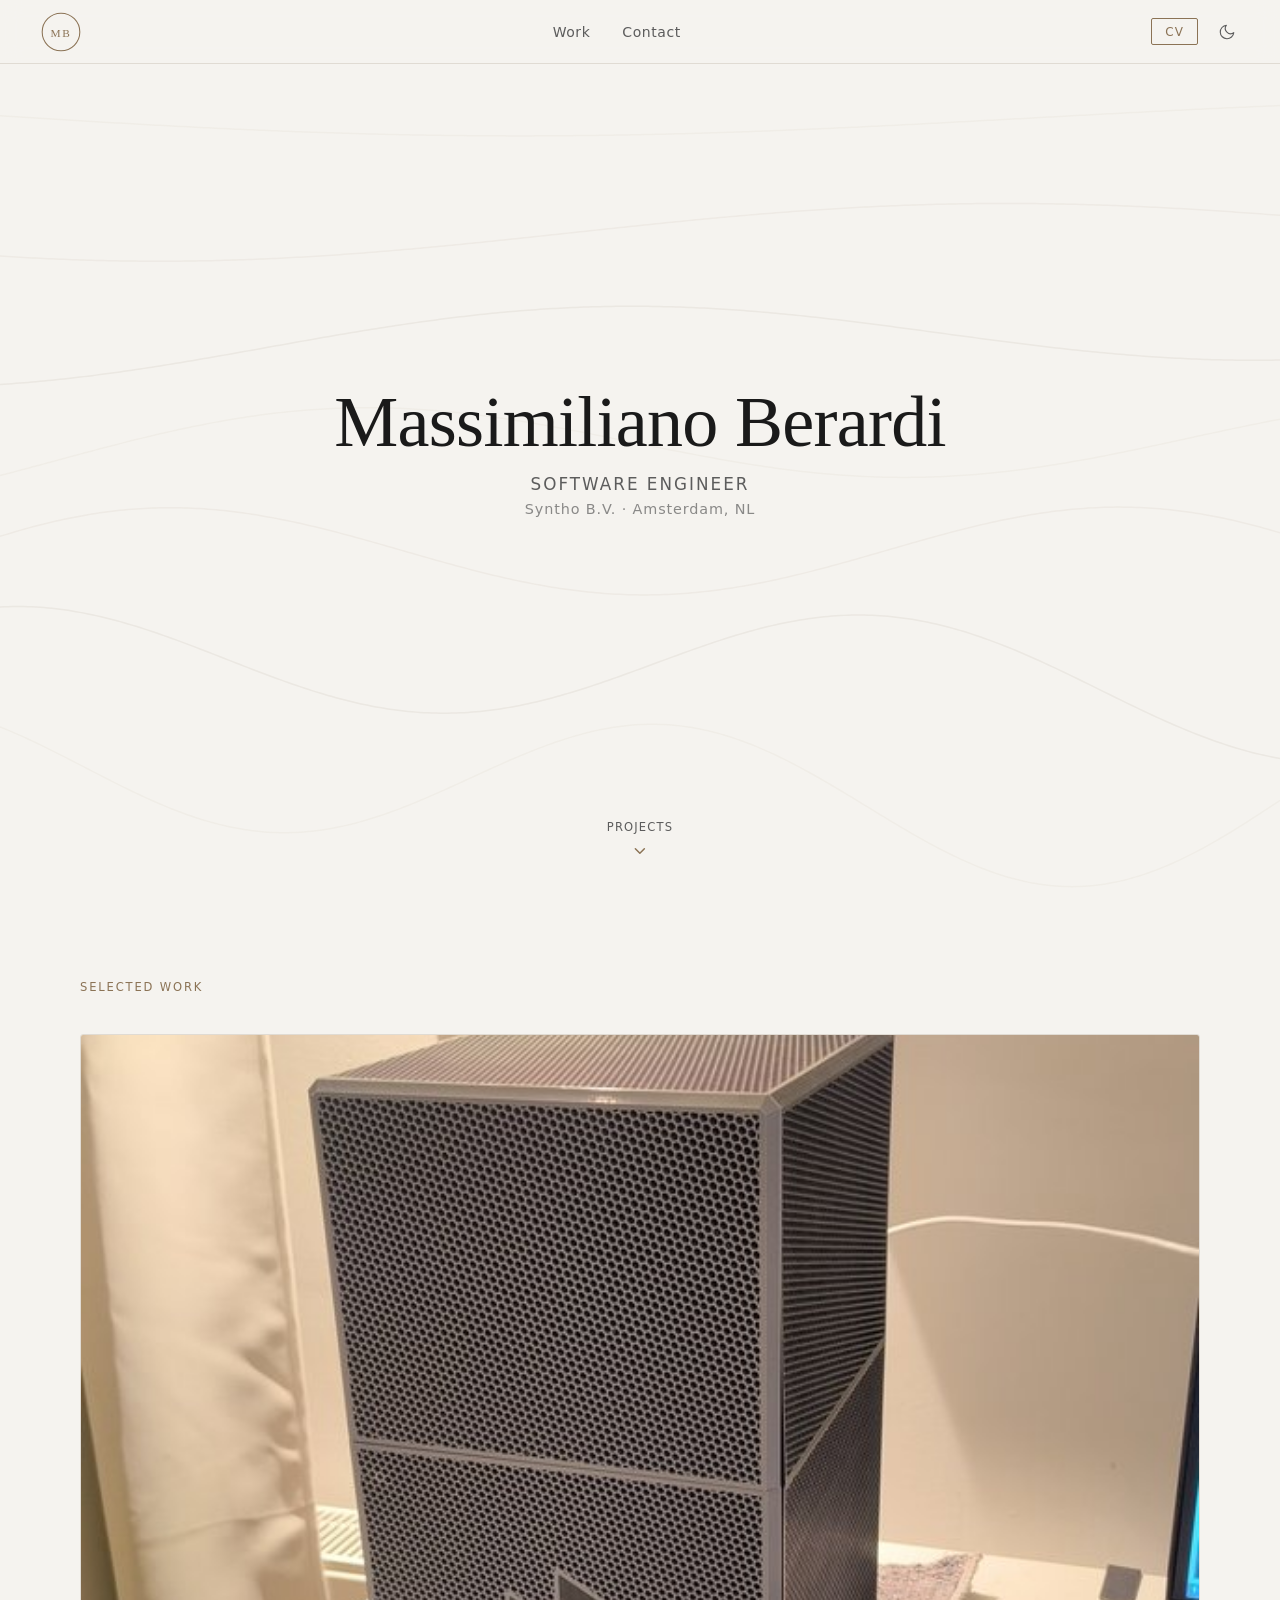
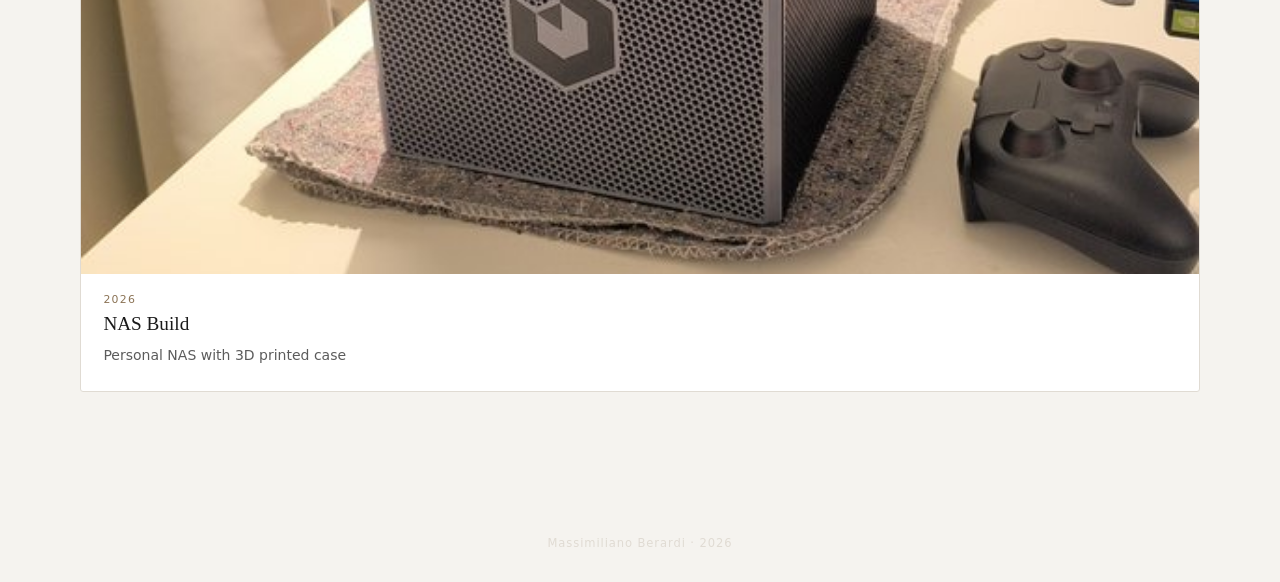
==== index.html @ 1b1a40b7 "First setup" ====
<!DOCTYPE html>
<html lang="en">
<head>
  <meta charset="UTF-8">
  <meta name="viewport" content="width=device-width, initial-scale=1.0">
  <title>Massimiliano Berardi</title>
  <link rel="icon" type="image/svg+xml" href="assets/logo.svg">
  <link rel="stylesheet" href="assets/style.css">
  <script>
    (function(){
      var t=localStorage.getItem('theme');
      var d=window.matchMedia('(prefers-color-scheme: dark)').matches;
      document.documentElement.classList.add(t==='dark'||(!t&&d)?'dark':'light');
    })();
  </script>
</head>
<body>
  <canvas id="ripple-canvas"></canvas>
  <nav>
    <a href="index.html" class="logo" aria-label="Home">
    <svg viewBox="0 0 48 48" fill="none" xmlns="http://www.w3.org/2000/svg" aria-hidden="true">
      <circle cx="24" cy="24" r="21.5" stroke="currentColor" stroke-width="1.2"/>
      <text x="24" y="29.5" text-anchor="middle" font-family="Georgia, serif" font-size="13" fill="currentColor" letter-spacing="2">MB</text>
    </svg>
    </a>
    <ul class="nav-links">
      <li><a href="#projects">Work</a></li>
      <li><a href="contact.html">Contact</a></li>
    </ul>
    <div class="nav-right">
      <a href="assets/CV.pdf" download class="cv-btn">CV</a>
      <button id="theme-toggle" class="theme-btn" aria-label="Toggle dark mode">
      <svg class="icon-moon" viewBox="0 0 24 24" fill="none" stroke-width="1.5" stroke-linecap="round" stroke-linejoin="round">
        <path d="M21 12.79A9 9 0 1 1 11.21 3 7 7 0 0 0 21 12.79z"/>
      </svg>
      <svg class="icon-sun" viewBox="0 0 24 24" fill="none" stroke-width="1.5" stroke-linecap="round" stroke-linejoin="round">
        <circle cx="12" cy="12" r="5"/><line x1="12" y1="1" x2="12" y2="3"/>
        <line x1="12" y1="21" x2="12" y2="23"/><line x1="4.22" y1="4.22" x2="5.64" y2="5.64"/>
        <line x1="18.36" y1="18.36" x2="19.78" y2="19.78"/><line x1="1" y1="12" x2="3" y2="12"/>
        <line x1="21" y1="12" x2="23" y2="12"/><line x1="4.22" y1="19.78" x2="5.64" y2="18.36"/>
        <line x1="18.36" y1="5.64" x2="19.78" y2="4.22"/>
      </svg>
    </button>
    </div>
  </nav>

  <section class="hero">
    <h1>Massimiliano Berardi</h1>
    <p class="role">Software Engineer</p>
    <p class="location">Syntho B.V. &middot; Amsterdam, NL</p>
    <a href="#projects" class="scroll-hint">
      <span>Projects</span>
      <svg viewBox="0 0 24 24" fill="none" stroke-width="2" stroke-linecap="round" stroke-linejoin="round">
        <polyline points="6 9 12 15 18 9"/>
      </svg>
    </a>
  </section>

  <section id="projects" class="projects-section">
    <p class="section-label">Selected work</p>
    <div class="projects-grid">
    <a href="project-nas.html" class="project-card">
      <div class="thumb-wrap">
        <img src="assets/thumbs/nas/header.jpg" alt="NAS Build" loading="lazy">
      </div>
      <div class="card-body">
        <div class="year-chip">2026</div>
        <div class="card-title">NAS Build</div>
        <div class="card-subtitle">Personal NAS with 3D printed case</div>
      </div>
    </a>
    </div>
  </section>

  <footer>Massimiliano Berardi &middot; 2026</footer>
  <script src="assets/animation.js"></script>
</body>
</html>
---- assets/style.css ----
*, *::before, *::after {
  box-sizing: border-box;
  margin: 0;
  padding: 0;
}

/* ── Light mode ────────────────────────────────────── */
:root {
  --bg:       #f5f3ef;
  --text:     #1a1a1a;
  --subtext:  #5c5c5c;
  --accent:   #8b7355;
  --card:     #ffffff;
  --border:   #e0dbd3;
  --thumb-bg: #ede9e2;
  --nav-bg:   rgba(245, 243, 239, 0.88);
  --font:     'Georgia', serif;
  --font-sans: system-ui, -apple-system, sans-serif;
}

/* ── Dark mode (system preference) ─────────────────── */
@media (prefers-color-scheme: dark) {
  html:not(.light) {
    --bg:       #1b1917;
    --text:     #e8e4dc;
    --subtext:  #9a9590;
    --accent:   #c9a87a;
    --card:     #252220;
    --border:   #35312c;
    --thumb-bg: #2a2723;
    --nav-bg:   rgba(27, 25, 23, 0.9);
  }
}

/* ── Dark mode (JS-toggled) ─────────────────────────── */
html.dark {
  --bg:       #1b1917;
  --text:     #e8e4dc;
  --subtext:  #9a9590;
  --accent:   #c9a87a;
  --card:     #252220;
  --border:   #35312c;
  --thumb-bg: #2a2723;
  --nav-bg:   rgba(27, 25, 23, 0.9);
}

/* ── Light mode (JS-forced, overrides media query) ── */
html.light {
  --bg:       #f5f3ef;
  --text:     #1a1a1a;
  --subtext:  #5c5c5c;
  --accent:   #8b7355;
  --card:     #ffffff;
  --border:   #e0dbd3;
  --thumb-bg: #ede9e2;
  --nav-bg:   rgba(245, 243, 239, 0.88);
}

html {
  scroll-behavior: smooth;
}

body {
  background: var(--bg);
  color: var(--text);
  font-family: var(--font-sans);
  min-height: 100vh;
  position: relative;
  transition: background 0.25s, color 0.25s;
}

/* ── Canvas animation ──────────────────────────────── */
#ripple-canvas {
  position: fixed;
  inset: 0;
  z-index: -1;
  width: 100%;
  height: 100%;
  pointer-events: none;
}

/* ── Nav ───────────────────────────────────────────── */
nav {
  position: fixed;
  top: 0;
  left: 0;
  right: 0;
  z-index: 100;
  display: flex;
  justify-content: space-between;
  align-items: center;
  padding: 0 2.5rem;
  height: 64px;
  background: var(--nav-bg);
  backdrop-filter: blur(10px);
  border-bottom: 1px solid var(--border);
  transition: background 0.25s, border-color 0.25s;
}

nav .logo {
  display: flex;
  align-items: center;
  color: var(--accent);
  text-decoration: none;
  flex-shrink: 0;
  transition: color 0.2s;
}

nav .logo:hover {
  color: var(--text);
}

nav .logo svg {
  width: 42px;
  height: 42px;
}

nav .nav-links {
  display: flex;
  gap: 2rem;
  list-style: none;
  align-items: center;
}

nav .nav-links a {
  color: var(--subtext);
  text-decoration: none;
  font-size: 0.875rem;
  letter-spacing: 0.04em;
  transition: color 0.2s;
}

nav .nav-links a:hover {
  color: var(--accent);
}

.nav-right {
  display: flex;
  align-items: center;
  gap: 1rem;
  flex-shrink: 0;
}

.cv-btn {
  font-size: 0.75rem;
  letter-spacing: 0.1em;
  text-transform: uppercase;
  color: var(--accent);
  text-decoration: none;
  border: 1px solid var(--accent);
  padding: 0.35rem 0.8rem;
  border-radius: 2px;
  transition: background 0.2s, color 0.2s;
}

.cv-btn:hover {
  background: var(--accent);
  color: var(--bg);
}

.theme-btn {
  background: none;
  border: none;
  cursor: pointer;
  padding: 4px;
  color: var(--subtext);
  display: flex;
  align-items: center;
  transition: color 0.2s;
}

.theme-btn:hover {
  color: var(--accent);
}

.theme-btn svg {
  width: 18px;
  height: 18px;
  stroke: currentColor;
}

/* Show moon in light mode, sun in dark mode */
.icon-sun  { display: none; }
.icon-moon { display: block; }

html.dark .icon-sun  { display: block; }
html.dark .icon-moon { display: none; }

@media (prefers-color-scheme: dark) {
  html:not(.light) .icon-sun  { display: block; }
  html:not(.light) .icon-moon { display: none; }
}

/* ── Hero ──────────────────────────────────────────── */
.hero {
  position: relative;
  height: 100vh;
  display: flex;
  flex-direction: column;
  justify-content: center;
  align-items: center;
  text-align: center;
  padding: 2rem;
}

.hero h1 {
  font-family: var(--font);
  font-size: clamp(2.2rem, 6vw, 4.5rem);
  font-weight: normal;
  letter-spacing: -0.01em;
  line-height: 1.1;
}

.hero .role {
  margin-top: 0.75rem;
  font-size: clamp(0.875rem, 2vw, 1.05rem);
  color: var(--subtext);
  letter-spacing: 0.12em;
  text-transform: uppercase;
}

.hero .location {
  margin-top: 0.4rem;
  font-size: clamp(0.8rem, 1.5vw, 0.9rem);
  color: var(--subtext);
  opacity: 0.7;
  letter-spacing: 0.06em;
}

.scroll-hint {
  position: absolute;
  bottom: 2.5rem;
  left: 50%;
  transform: translateX(-50%);
  display: flex;
  flex-direction: column;
  align-items: center;
  gap: 0.5rem;
  color: var(--subtext);
  font-size: 0.72rem;
  letter-spacing: 0.1em;
  text-transform: uppercase;
  text-decoration: none;
  animation: bounce 2.4s ease-in-out infinite;
}

.scroll-hint svg {
  width: 18px;
  height: 18px;
  stroke: var(--accent);
}

@keyframes bounce {
  0%, 100% { transform: translateX(-50%) translateY(0); opacity: 0.6; }
  50%       { transform: translateX(-50%) translateY(7px); opacity: 1; }
}

/* ── Projects section ──────────────────────────────── */
.projects-section {
  padding: 5rem 2.5rem 7rem;
  max-width: 1200px;
  margin: 0 auto;
}

.section-label {
  font-size: 0.72rem;
  letter-spacing: 0.16em;
  text-transform: uppercase;
  color: var(--accent);
  margin-bottom: 2.5rem;
}

.projects-grid {
  display: grid;
  grid-template-columns: repeat(auto-fit, minmax(300px, 1fr));
  gap: 2rem;
}

/* ── Project card ──────────────────────────────────── */
.project-card {
  background: var(--card);
  border: 1px solid var(--border);
  border-radius: 3px;
  overflow: hidden;
  cursor: pointer;
  text-decoration: none;
  color: inherit;
  display: block;
  transition: transform 0.25s ease, box-shadow 0.25s ease, border-color 0.25s;
}

.project-card:hover {
  transform: translateY(-4px);
  box-shadow: 0 14px 36px rgba(0, 0, 0, 0.08);
}

html.dark .project-card:hover,
html:not(.light) .project-card:hover {
  box-shadow: 0 14px 36px rgba(0, 0, 0, 0.35);
}

.project-card .thumb-wrap {
  width: 100%;
  aspect-ratio: 4/3;
  overflow: hidden;
  background: var(--thumb-bg);
}

.project-card .thumb-wrap img {
  width: 100%;
  height: 100%;
  object-fit: cover;
  transition: transform 0.45s ease;
  display: block;
}

.project-card:hover .thumb-wrap img {
  transform: scale(1.04);
}

.project-card .card-body {
  padding: 1.2rem 1.4rem 1.5rem;
}

.year-chip {
  font-size: 0.68rem;
  letter-spacing: 0.12em;
  text-transform: uppercase;
  color: var(--accent);
  margin-bottom: 0.4rem;
}

.project-card .card-title {
  font-family: var(--font);
  font-size: 1.2rem;
  font-weight: normal;
  margin-bottom: 0.5rem;
  line-height: 1.3;
}

.project-card .card-subtitle {
  font-size: 0.875rem;
  color: var(--subtext);
  line-height: 1.55;
}

/* ── Project page ──────────────────────────────────── */
.project-intro {
  max-width: 720px;
  margin: 0 auto;
  padding: calc(64px + 3rem) 2rem 2.5rem;
}

.project-hero {
  display: flex;
  justify-content: center;
  background: var(--bg);
  padding: 0 2rem 0;
}

.project-hero img {
  display: block;
  max-width: 100%;
  max-height: 70vh;
  width: auto;
  height: auto;
}

.project-body {
  max-width: 720px;
  margin: 0 auto;
  padding: 2.5rem 2rem 7rem;
}

.back-link {
  display: inline-flex;
  align-items: center;
  gap: 0.4rem;
  font-size: 0.75rem;
  letter-spacing: 0.1em;
  text-transform: uppercase;
  color: var(--subtext);
  text-decoration: none;
  margin-bottom: 2.5rem;
  transition: color 0.2s;
}

.back-link:hover {
  color: var(--accent);
}

.project-header {
  margin-bottom: 0;
}

.project-header .year-chip {
  margin-bottom: 0.75rem;
}

.project-intro h1 {
  font-family: var(--font);
  font-size: clamp(2rem, 5vw, 3.2rem);
  font-weight: normal;
  line-height: 1.12;
  margin-bottom: 1rem;
}

.project-intro .subtitle {
  font-size: clamp(1.05rem, 2vw, 1.25rem);
  color: var(--subtext);
  line-height: 1.65;
}

.project-divider {
  border: none;
  border-top: 1px solid var(--border);
  margin: 0 0 2.5rem;
}

.project-body .description {
  font-size: clamp(1.05rem, 1.5vw, 1.15rem);
  line-height: 1.9;
  color: var(--text);
}

.project-body .description p + p {
  margin-top: 1.4em;
}

/* ── Reference images in project body ─────────────── */
.image-row {
  display: flex;
  flex-wrap: wrap;
  justify-content: center;
  gap: 1.25rem;
  align-items: flex-start;
  margin: 3rem 0;
  width: min(1100px, calc(100vw - 4rem));
  max-width: none;
  position: relative;
  left: 50%;
  transform: translateX(-50%);
}

.image-row .ref-image {
  margin: 0;
  flex: 0 1 calc((100% - 1.25rem) / 2);
  max-width: calc((100% - 1.25rem) / 2);
}

.image-row .ref-image img {
  width: 100%;
  height: clamp(240px, 28vw, 360px);
  object-fit: cover;
  object-position: center;
}

.image-row .ref-image video {
  width: 100%;
  height: clamp(240px, 28vw, 360px);
  object-fit: cover;
  object-position: center;
  display: block;
  background: #000;
}

.ref-image {
  margin: 3rem 0;
  text-align: center;
}

.ref-image img {
  max-width: 100%;
  height: auto;
  display: inline-block;
  border: 1px solid var(--border);
  border-radius: 2px;
}

.ref-image video {
  width: min(100%, 960px);
  max-width: 100%;
  height: auto;
  display: inline-block;
  border: 1px solid var(--border);
  border-radius: 2px;
  background: #000;
}

.project-hero img,
.ref-image img,
.ref-image video {
  cursor: zoom-in;
}

.ref-image figcaption {
  margin-top: 0.7rem;
  font-size: 0.8rem;
  color: var(--subtext);
  letter-spacing: 0.03em;
  font-style: italic;
}

.lightbox {
  position: fixed;
  inset: 0;
  z-index: 300;
  display: flex;
  align-items: center;
  justify-content: center;
  padding: 2rem;
  background: rgba(10, 10, 10, 0.84);
  opacity: 0;
  pointer-events: none;
  transition: opacity 0.2s ease;
}

.lightbox.is-open {
  opacity: 1;
  pointer-events: auto;
}

.lightbox-dialog {
  position: relative;
  width: auto;
  max-width: calc(100vw - 4rem);
  max-height: calc(100vh - 4rem);
  display: flex;
  flex-direction: column;
  align-items: center;
}

.lightbox-image {
  display: block;
  width: auto;
  height: calc(100vh - 8rem);
  max-width: calc(100vw - 4rem);
  max-height: calc(100vh - 8rem);
  object-fit: contain;
  border: 1px solid rgba(255, 255, 255, 0.22);
  border-radius: 3px;
  background: rgba(20, 20, 20, 0.35);
}

.lightbox-video {
  display: block;
  width: auto;
  height: calc(100vh - 8rem);
  max-width: calc(100vw - 4rem);
  max-height: calc(100vh - 8rem);
  border: 1px solid rgba(255, 255, 255, 0.22);
  border-radius: 3px;
  background: #000;
}

.lightbox-caption {
  margin-top: 0.85rem;
  text-align: center;
  color: #f2eee8;
  font-size: 0.9rem;
  line-height: 1.5;
}

.lightbox-close {
  position: absolute;
  top: -0.75rem;
  right: -0.75rem;
  width: 2.5rem;
  height: 2.5rem;
  border: 0;
  border-radius: 999px;
  background: rgba(20, 20, 20, 0.88);
  color: #f2eee8;
  font-size: 1.5rem;
  line-height: 1;
  cursor: pointer;
}

.lightbox-nav {
  position: absolute;
  top: 50%;
  transform: translateY(-50%);
  width: 3rem;
  height: 3rem;
  border: 0;
  border-radius: 999px;
  background: rgba(20, 20, 20, 0.88);
  color: #f2eee8;
  font-size: 2rem;
  line-height: 1;
  cursor: pointer;
}

.lightbox-nav[hidden] {
  display: none;
}

.lightbox-nav:disabled {
  opacity: 0.35;
  cursor: default;
}

.lightbox-prev {
  left: 1.25rem;
}

.lightbox-next {
  right: 1.25rem;
}

/* ── Contact page ──────────────────────────────────── */
.contact-section {
  min-height: 100vh;
  display: flex;
  flex-direction: column;
  justify-content: center;
  align-items: center;
  padding: 8rem 2rem 4rem;
}

.contact-section h1 {
  font-family: var(--font);
  font-size: clamp(1.8rem, 4vw, 2.8rem);
  font-weight: normal;
  margin-bottom: 3rem;
  text-align: center;
}

.contact-list {
  list-style: none;
  display: flex;
  flex-direction: column;
  gap: 1.25rem;
  width: 100%;
  max-width: 420px;
}

.contact-list li {
  display: flex;
  align-items: center;
  gap: 1rem;
  padding: 1.2rem 1.5rem;
  background: var(--card);
  border: 1px solid var(--border);
  border-radius: 3px;
  transition: background 0.25s, border-color 0.25s;
}

.contact-list .contact-icon {
  flex-shrink: 0;
  width: 20px;
  height: 20px;
  stroke: var(--accent);
}

.contact-list .contact-label {
  font-size: 0.68rem;
  letter-spacing: 0.12em;
  text-transform: uppercase;
  color: var(--subtext);
  display: block;
  margin-bottom: 0.2rem;
}

.contact-list a,
.contact-list span.contact-value {
  font-size: 0.95rem;
  color: var(--text);
  text-decoration: none;
  transition: color 0.2s;
}

.contact-list a:hover {
  color: var(--accent);
}

/* ── Footer ─────────────────────────────────────────── */
footer {
  text-align: center;
  padding: 2rem;
  font-size: 0.72rem;
  color: var(--border);
  letter-spacing: 0.08em;
}

/* ── Responsive ─────────────────────────────────────── */
@media (max-width: 640px) {
  nav {
    padding: 0 1.25rem;
  }

  .projects-section {
    padding: 3.5rem 1.25rem 5rem;
  }

  .project-intro {
    padding: calc(64px + 1.5rem) 1.25rem 2rem;
  }

  .project-hero {
    padding: 0 1.25rem;
  }

  .project-body {
    padding: 2rem 1.25rem 5rem;
  }

  .image-row {
    width: calc(100vw - 2.5rem);
  }

  .image-row .ref-image {
    flex-basis: 100%;
    max-width: 100%;
  }

  .lightbox {
    padding: 1.25rem;
  }

  .lightbox-dialog {
    max-width: calc(100vw - 2.5rem);
  }

  .lightbox-image {
    height: calc(100vh - 6rem);
    max-width: calc(100vw - 2.5rem);
    max-height: calc(100vh - 6rem);
  }

  .lightbox-video {
    height: calc(100vh - 6rem);
    max-width: calc(100vw - 2.5rem);
    max-height: calc(100vh - 6rem);
  }

  .lightbox-close {
    top: 0.5rem;
    right: 0.5rem;
  }

  .lightbox-nav {
    width: 2.5rem;
    height: 2.5rem;
    font-size: 1.65rem;
  }

  .lightbox-prev {
    left: 0.5rem;
  }

  .lightbox-next {
    right: 0.5rem;
  }

  .contact-section {
    padding: 6rem 1.25rem 3rem;
  }

  .cv-btn {
    display: none;
  }
}
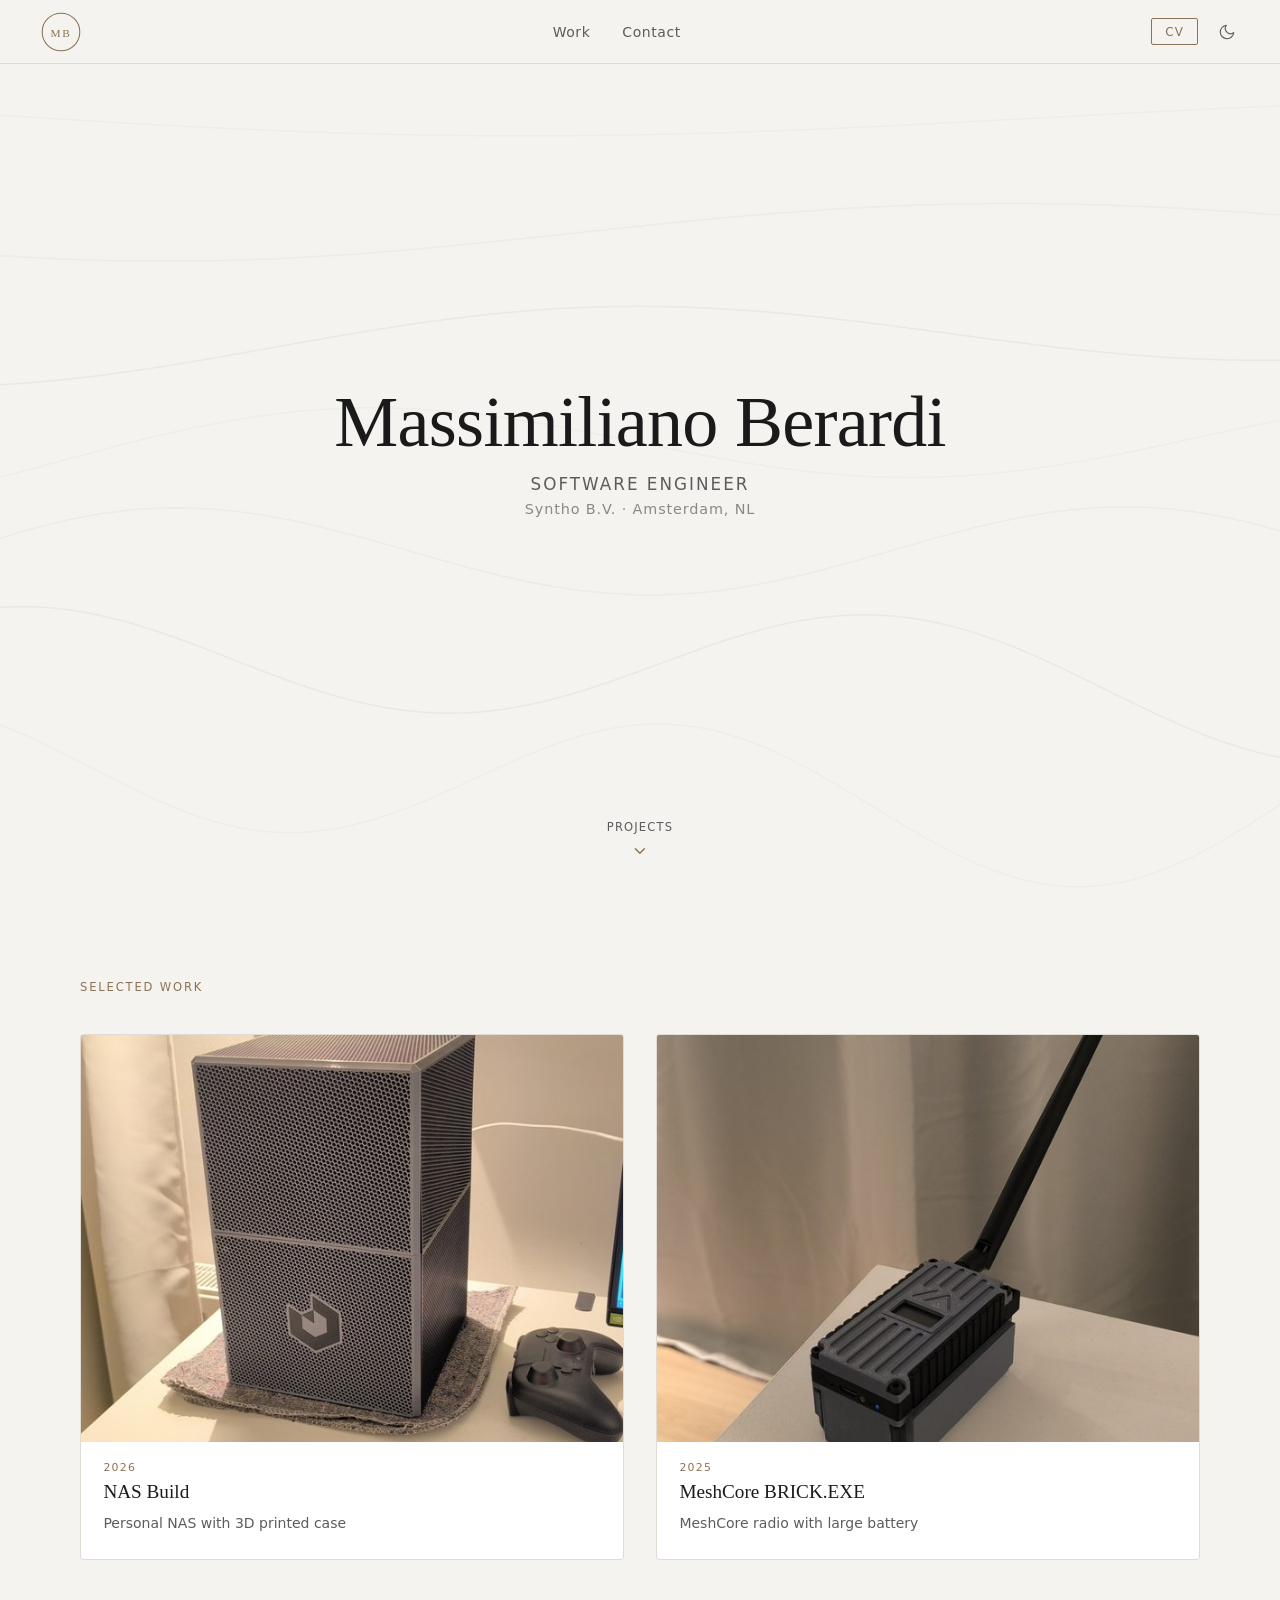
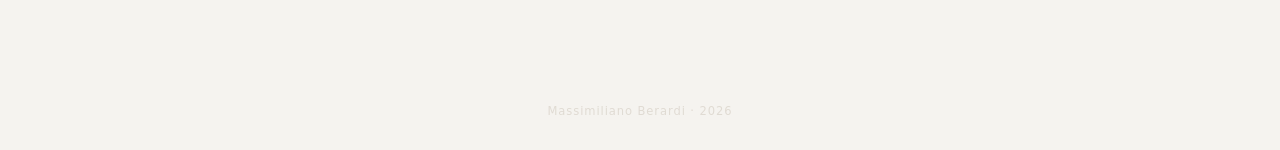
==== commit febc1307: "Brick.EXE project" ====
--- a/index.html
+++ b/index.html
@@ -69,6 +69,16 @@
         <div class="card-subtitle">Personal NAS with 3D printed case</div>
       </div>
     </a>
+    <a href="project-meshcore-brick-exe.html" class="project-card">
+      <div class="thumb-wrap">
+        <img src="assets/thumbs/mesh_radio/header.jpg" alt="MeshCore BRICK.EXE" loading="lazy">
+      </div>
+      <div class="card-body">
+        <div class="year-chip">2025</div>
+        <div class="card-title">MeshCore BRICK.EXE</div>
+        <div class="card-subtitle">MeshCore radio with large battery</div>
+      </div>
+    </a>
     </div>
   </section>
 
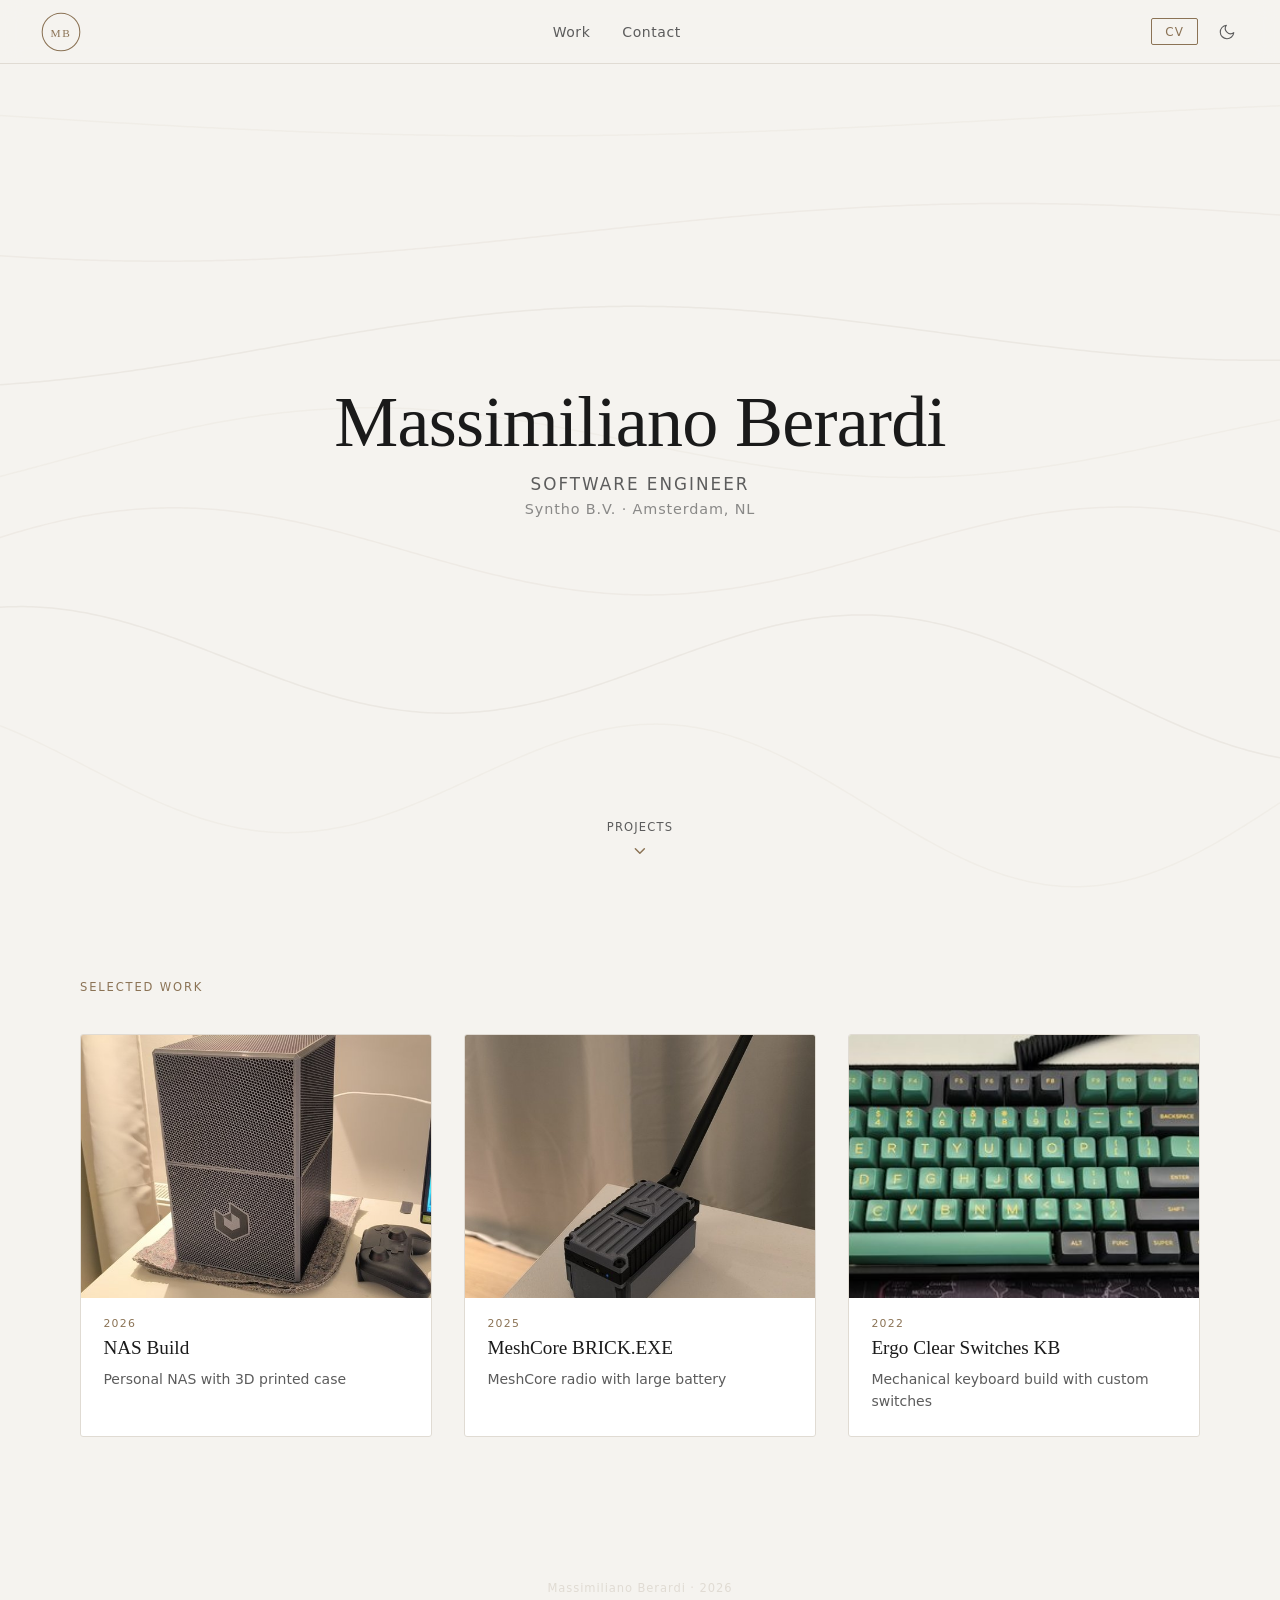
==== commit fd327026: "Ergo Clear project" ====
--- a/index.html
+++ b/index.html
@@ -5,7 +5,7 @@
   <meta name="viewport" content="width=device-width, initial-scale=1.0">
   <title>Massimiliano Berardi</title>
   <link rel="icon" type="image/svg+xml" href="assets/logo.svg">
-  <link rel="stylesheet" href="assets/style.css">
+  <link rel="stylesheet" href="assets/style.css?v=9bb12c4f00">
   <script>
     (function(){
       var t=localStorage.getItem('theme');
@@ -79,10 +79,20 @@
         <div class="card-subtitle">MeshCore radio with large battery</div>
       </div>
     </a>
+    <a href="project-ergo-clear-keyboard.html" class="project-card">
+      <div class="thumb-wrap">
+        <img src="assets/thumbs/ergo_clear_keyboard/header.jpg" alt="Ergo Clear Switches KB" loading="lazy">
+      </div>
+      <div class="card-body">
+        <div class="year-chip">2022</div>
+        <div class="card-title">Ergo Clear Switches KB</div>
+        <div class="card-subtitle">Mechanical keyboard build with custom switches</div>
+      </div>
+    </a>
     </div>
   </section>
 
   <footer>Massimiliano Berardi &middot; 2026</footer>
-  <script src="assets/animation.js"></script>
+  <script src="assets/animation.js?v=f67c58d99d"></script>
 </body>
 </html>
--- a/assets/style.css
+++ b/assets/style.css
@@ -467,6 +467,7 @@
 .ref-image {
   margin: 3rem 0;
   text-align: center;
+  position: relative;
 }
 
 .ref-image img {
@@ -491,6 +492,29 @@
 .ref-image img,
 .ref-image video {
   cursor: zoom-in;
+}
+
+.video-figure::after {
+  content: '\25B6';
+  position: absolute;
+  left: 50%;
+  top: 50%;
+  transform: translate(-50%, -50%);
+  width: 3.5rem;
+  height: 3.5rem;
+  display: flex;
+  align-items: center;
+  justify-content: center;
+  border-radius: 999px;
+  background: rgba(10, 10, 10, 0.72);
+  color: #f2eee8;
+  font-size: 1.35rem;
+  pointer-events: none;
+}
+
+.video-figure figcaption {
+  position: relative;
+  z-index: 1;
 }
 
 .ref-image figcaption {
@@ -540,6 +564,11 @@
   border: 1px solid rgba(255, 255, 255, 0.22);
   border-radius: 3px;
   background: rgba(20, 20, 20, 0.35);
+}
+
+.lightbox-image[hidden],
+.lightbox-video[hidden] {
+  display: none;
 }
 
 .lightbox-video {
@@ -758,6 +787,8 @@
   }
 
   .cv-btn {
-    display: none;
-  }
-}
+    font-size: 0.68rem;
+    letter-spacing: 0.08em;
+    padding: 0.3rem 0.55rem;
+  }
+}
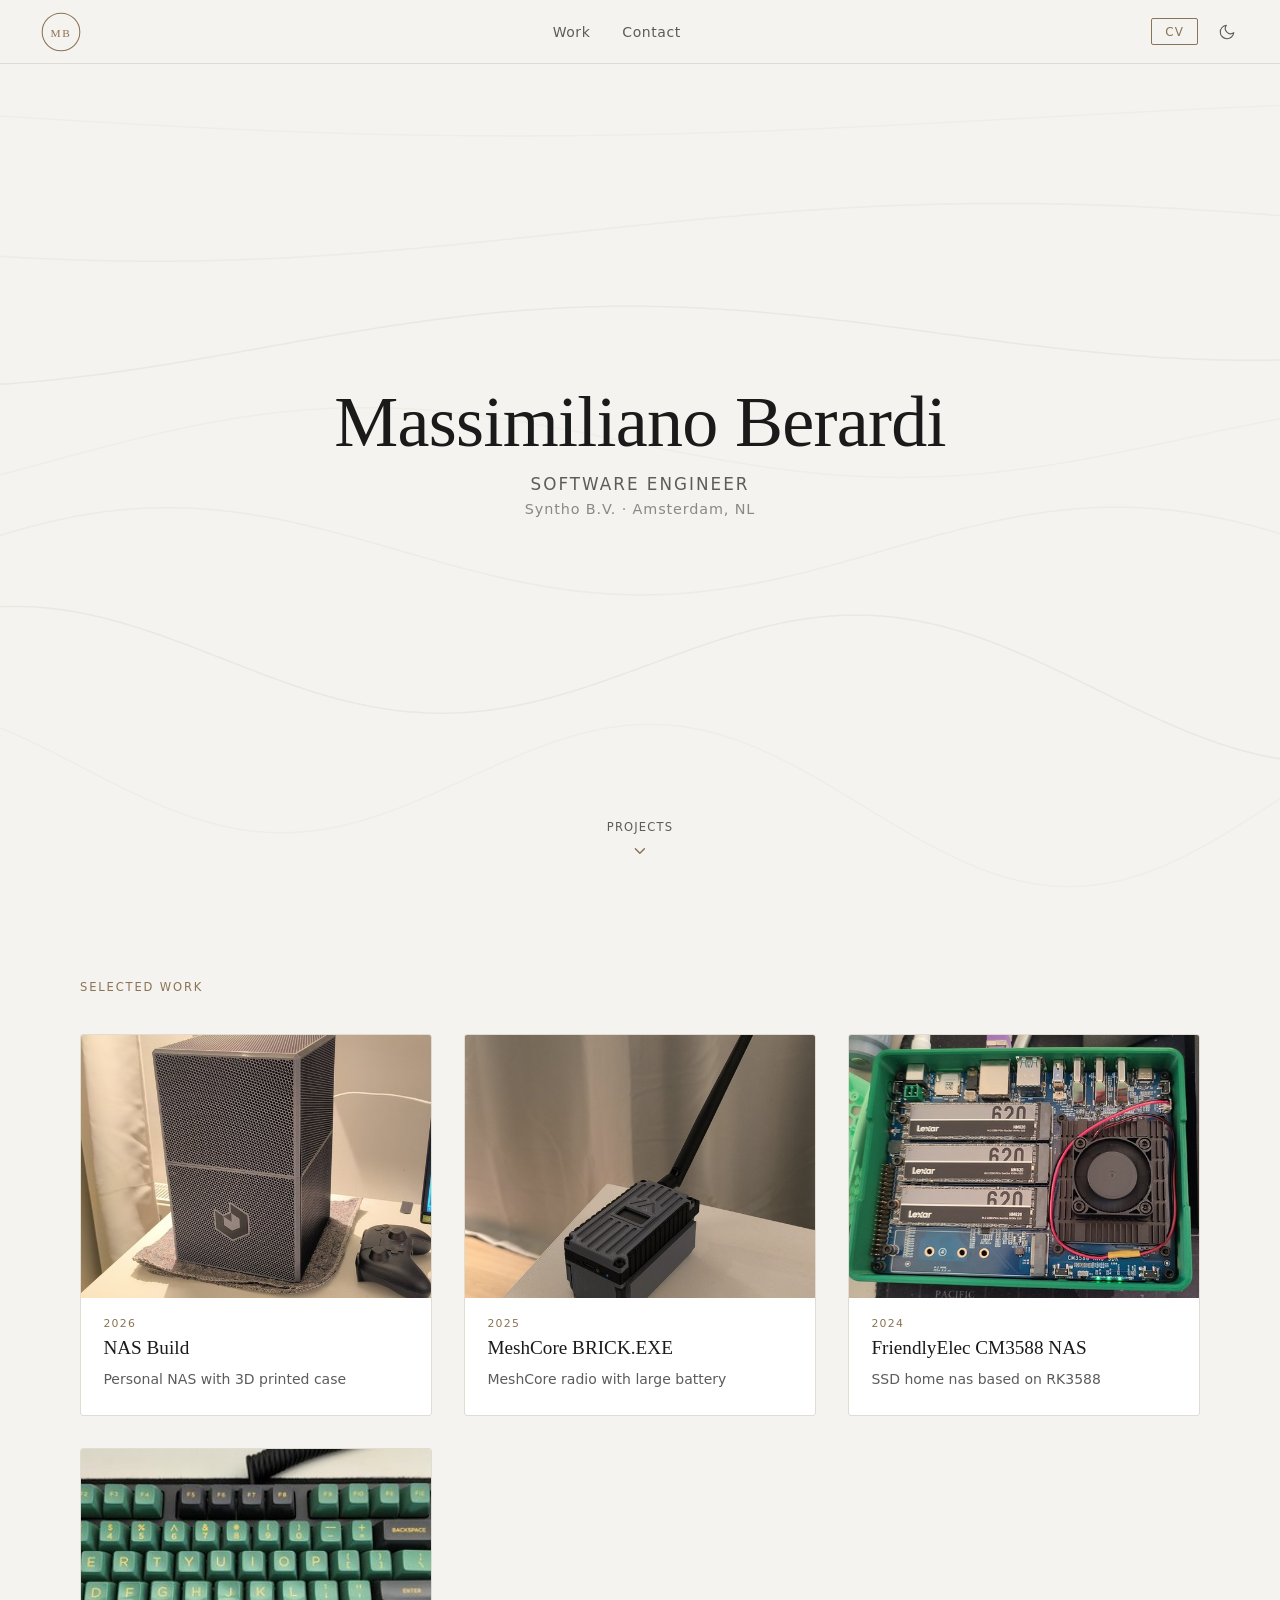
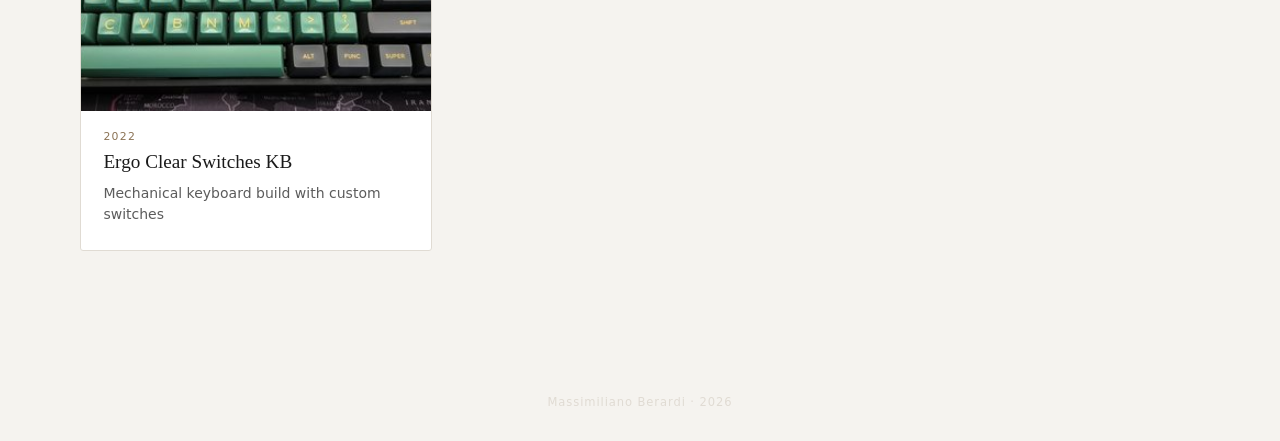
==== commit 5393f502: "CM3588 NAS" ====
--- a/index.html
+++ b/index.html
@@ -79,6 +79,16 @@
         <div class="card-subtitle">MeshCore radio with large battery</div>
       </div>
     </a>
+    <a href="project-friendlyelec-cm3588-nas.html" class="project-card">
+      <div class="thumb-wrap">
+        <img src="assets/thumbs/home_nas/header.jpg" alt="FriendlyElec CM3588 NAS" loading="lazy">
+      </div>
+      <div class="card-body">
+        <div class="year-chip">2024</div>
+        <div class="card-title">FriendlyElec CM3588 NAS</div>
+        <div class="card-subtitle">SSD home nas based on RK3588</div>
+      </div>
+    </a>
     <a href="project-ergo-clear-keyboard.html" class="project-card">
       <div class="thumb-wrap">
         <img src="assets/thumbs/ergo_clear_keyboard/header.jpg" alt="Ergo Clear Switches KB" loading="lazy">
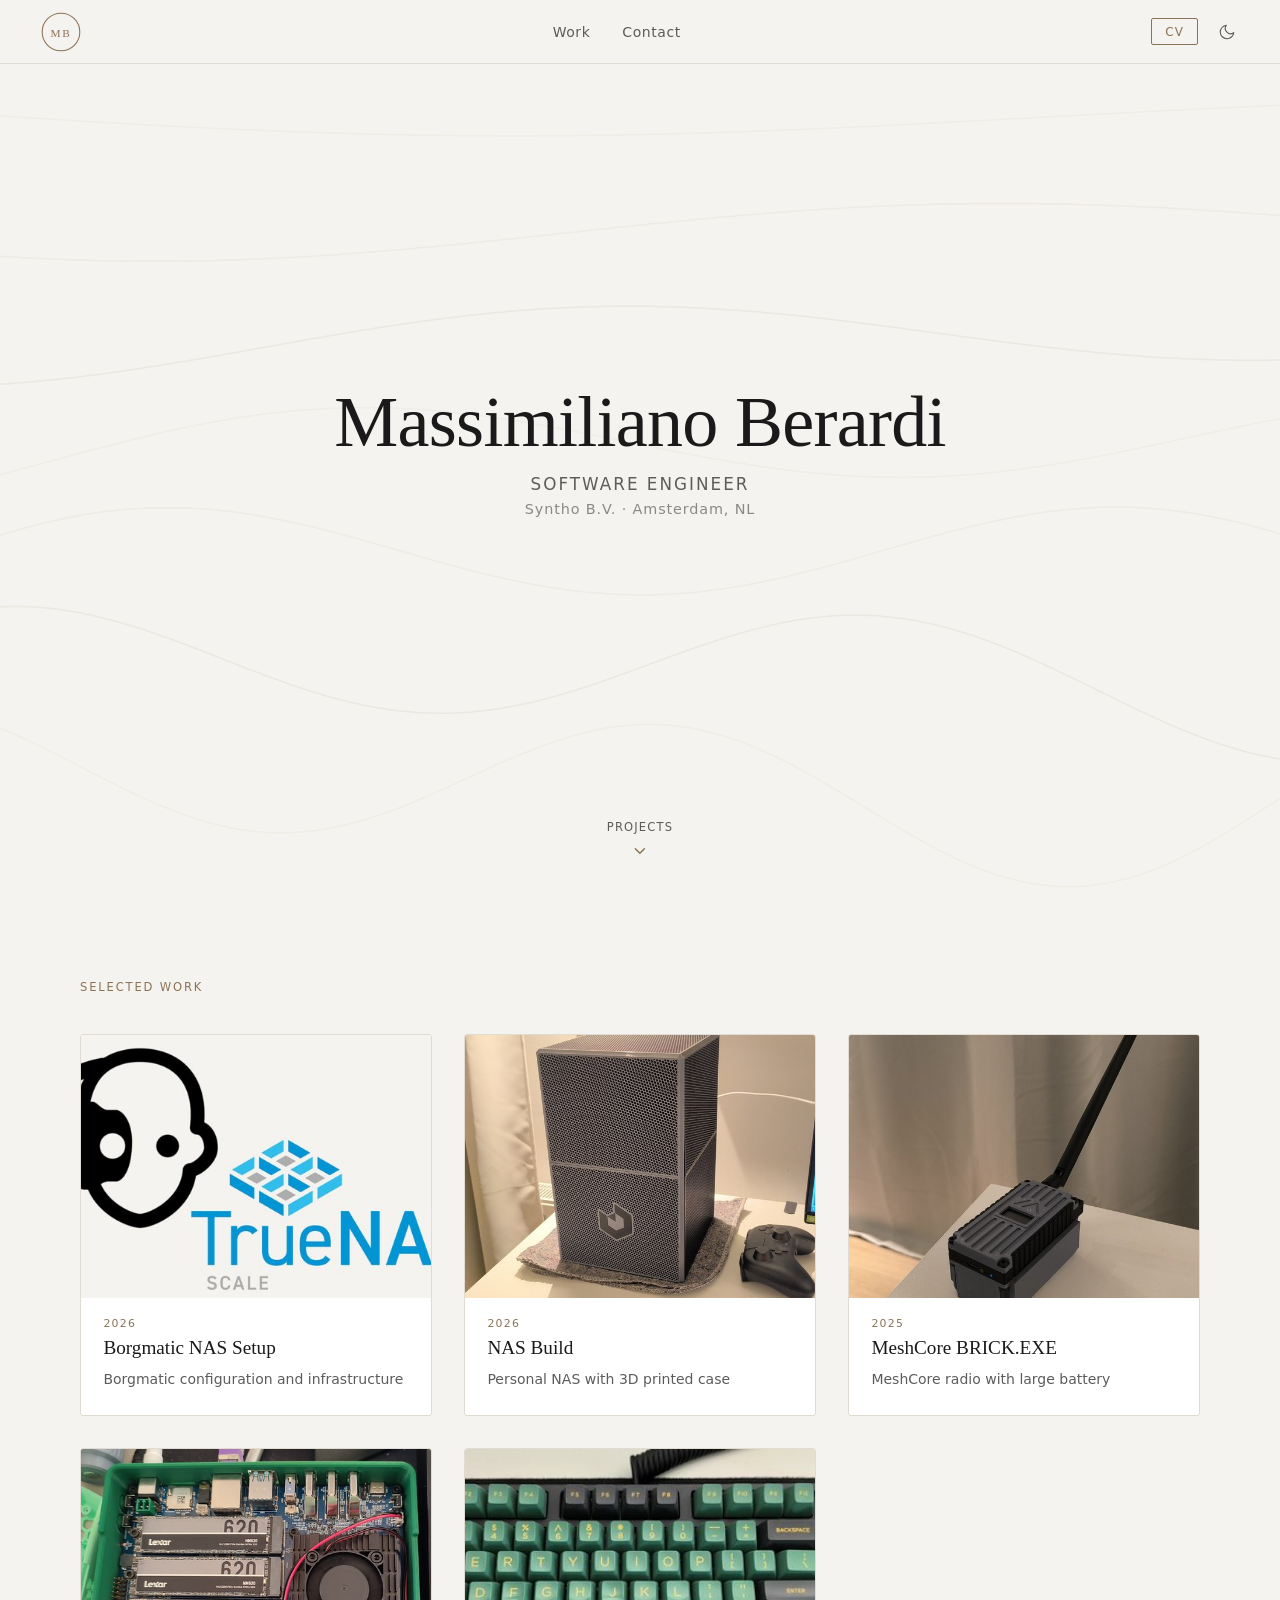
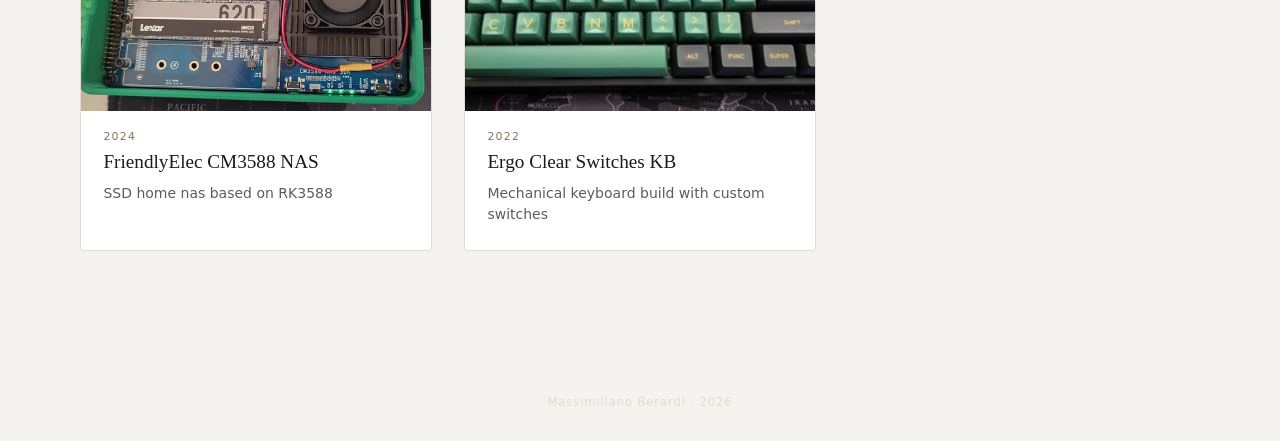
==== commit 80f2ae07: "Borgmatic NAS backup" ====
--- a/index.html
+++ b/index.html
@@ -5,7 +5,7 @@
   <meta name="viewport" content="width=device-width, initial-scale=1.0">
   <title>Massimiliano Berardi</title>
   <link rel="icon" type="image/svg+xml" href="assets/logo.svg">
-  <link rel="stylesheet" href="assets/style.css?v=9bb12c4f00">
+  <link rel="stylesheet" href="assets/style.css?v=4da5b657b2">
   <script>
     (function(){
       var t=localStorage.getItem('theme');
@@ -59,6 +59,16 @@
   <section id="projects" class="projects-section">
     <p class="section-label">Selected work</p>
     <div class="projects-grid">
+    <a href="project-cold-storage-borgmatic-setup.html" class="project-card">
+      <div class="thumb-wrap">
+        <img src="assets/thumbs/borgmatic_setup/header.jpg" alt="Borgmatic NAS Setup" loading="lazy">
+      </div>
+      <div class="card-body">
+        <div class="year-chip">2026</div>
+        <div class="card-title">Borgmatic NAS Setup</div>
+        <div class="card-subtitle">Borgmatic configuration and infrastructure</div>
+      </div>
+    </a>
     <a href="project-nas.html" class="project-card">
       <div class="thumb-wrap">
         <img src="assets/thumbs/nas/header.jpg" alt="NAS Build" loading="lazy">
--- a/assets/style.css
+++ b/assets/style.css
@@ -425,6 +425,32 @@
 
 .project-body .description p + p {
   margin-top: 1.4em;
+}
+
+.project-body .description p code {
+  padding: 0.08rem 0.32rem;
+  border: 1px solid var(--border);
+  border-radius: 3px;
+  background: var(--card);
+  font-family: "SFMono-Regular", Consolas, "Liberation Mono", monospace;
+  font-size: 0.88em;
+}
+
+.code-block {
+  margin: 2rem 0;
+  padding: 1rem 1.15rem;
+  overflow-x: auto;
+  border: 1px solid var(--border);
+  border-radius: 3px;
+  background: var(--card);
+  color: var(--text);
+  font-size: 0.9rem;
+  line-height: 1.65;
+}
+
+.code-block code {
+  font-family: "SFMono-Regular", Consolas, "Liberation Mono", monospace;
+  white-space: pre;
 }
 
 /* ── Reference images in project body ─────────────── */
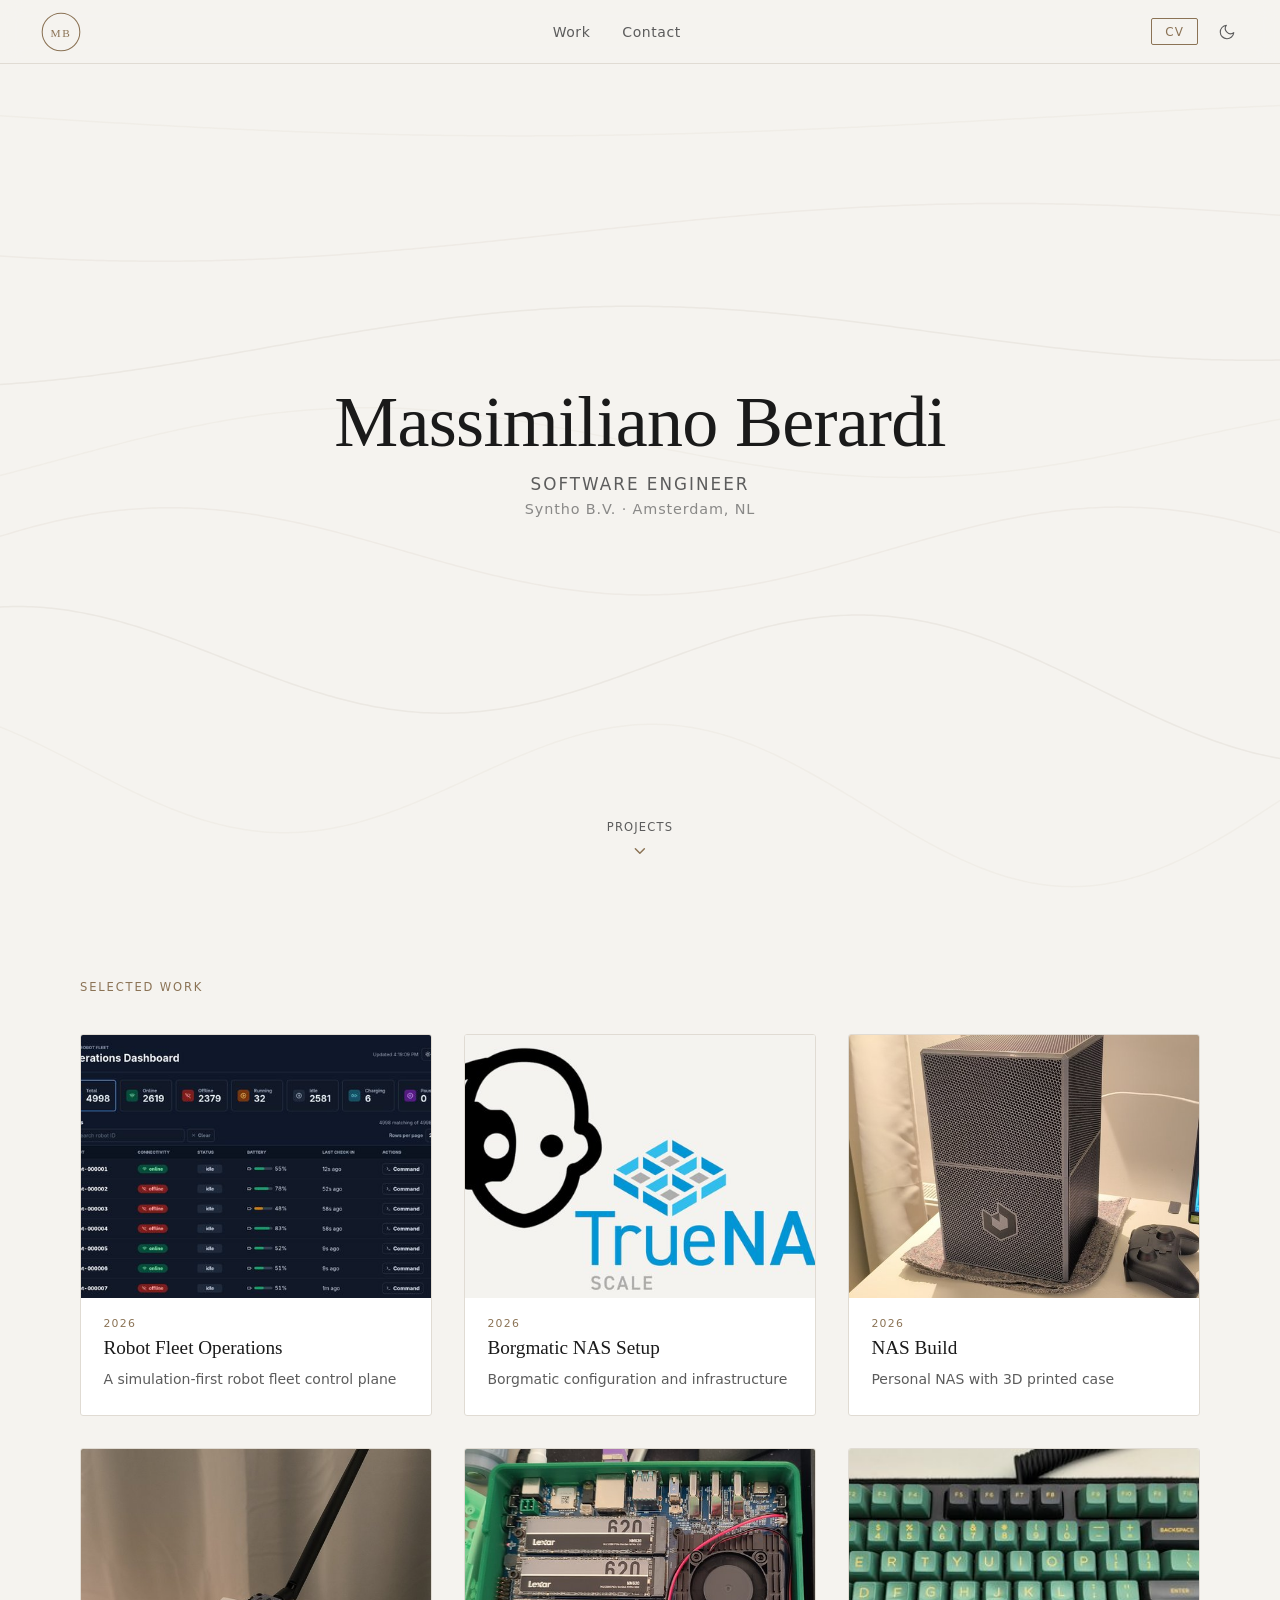
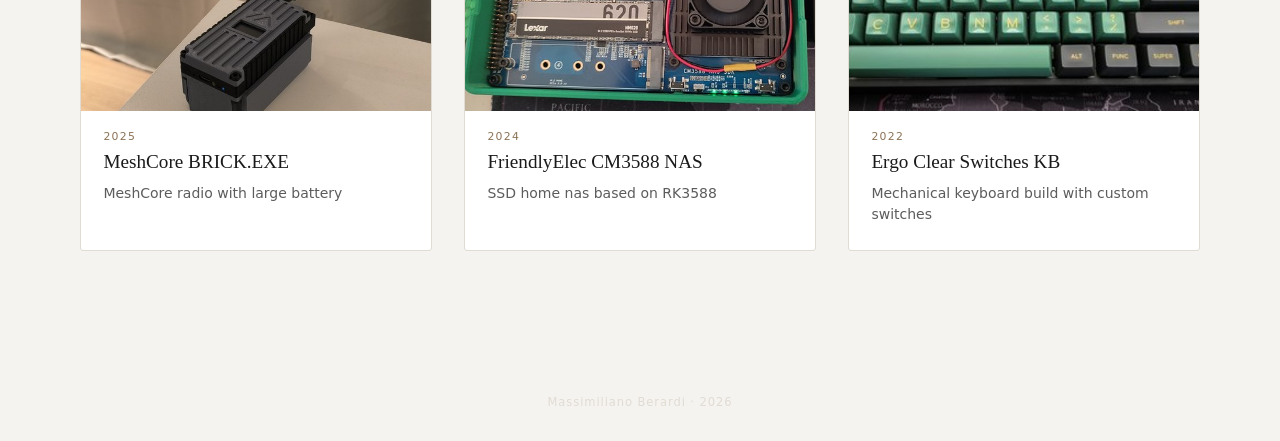
==== commit a69a90ee: "Robot fleet project" ====
--- a/index.html
+++ b/index.html
@@ -59,6 +59,16 @@
   <section id="projects" class="projects-section">
     <p class="section-label">Selected work</p>
     <div class="projects-grid">
+    <a href="project-robot-fleet-operations.html" class="project-card">
+      <div class="thumb-wrap">
+        <img src="assets/thumbs/robot_fleet/header.jpg" alt="Robot Fleet Operations" loading="lazy">
+      </div>
+      <div class="card-body">
+        <div class="year-chip">2026</div>
+        <div class="card-title">Robot Fleet Operations</div>
+        <div class="card-subtitle">A simulation-first robot fleet control plane</div>
+      </div>
+    </a>
     <a href="project-cold-storage-borgmatic-setup.html" class="project-card">
       <div class="thumb-wrap">
         <img src="assets/thumbs/borgmatic_setup/header.jpg" alt="Borgmatic NAS Setup" loading="lazy">
